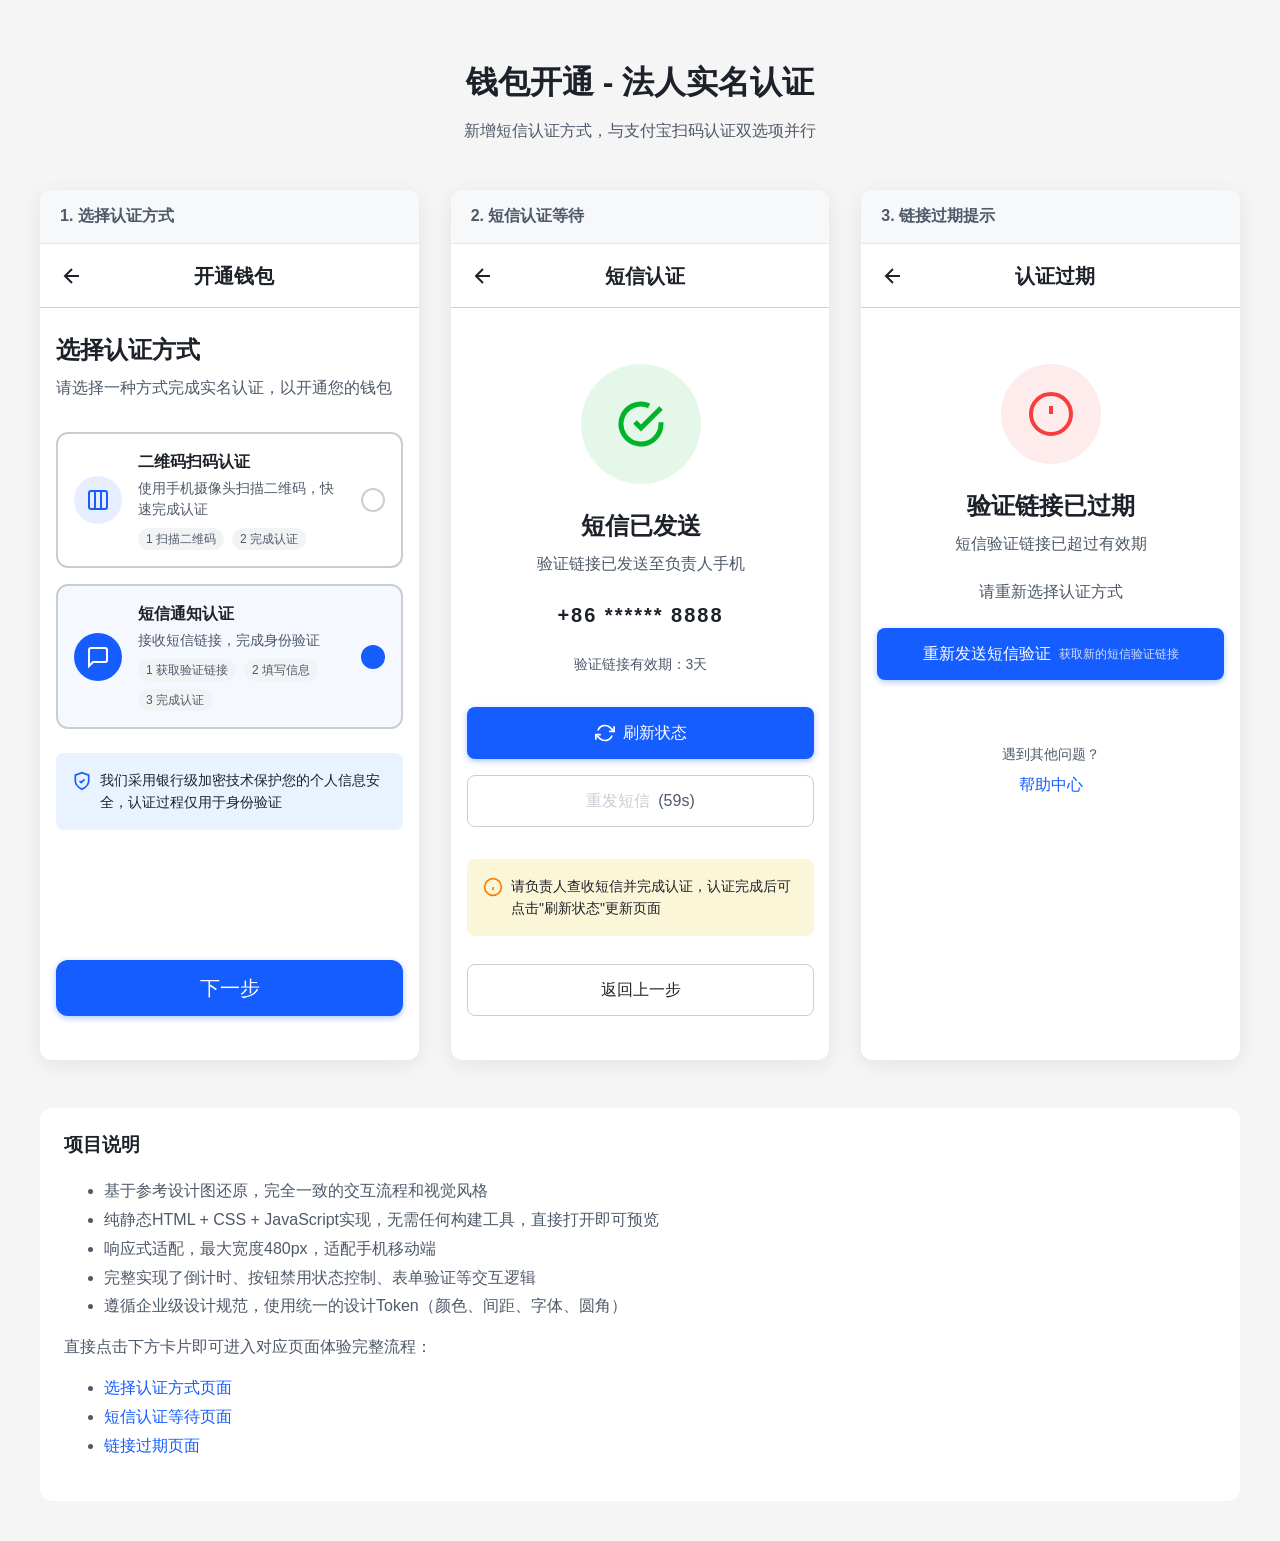
==== index.html @ dfcf6445 "Initial commit: 钱包开通短信认证UI原型" ====
<!DOCTYPE html>
<html lang="zh-CN">
<head>
    <meta charset="UTF-8">
    <meta name="viewport" content="width=device-width, initial-scale=1.0">
    <title>钱包开通 - 法人实名认证</title>
    <style>
        body {
            font-family: -apple-system, BlinkMacSystemFont, "Segoe UI", Roboto, sans-serif;
            max-width: 1200px;
            margin: 0 auto;
            padding: 40px 20px;
            background-color: #f5f5f5;
        }
        h1 {
            text-align: center;
            color: #1D2129;
            margin-bottom: 8px;
        }
        .subtitle {
            text-align: center;
            color: #4E5969;
            margin-bottom: 48px;
        }
        .demo-grid {
            display: grid;
            grid-template-columns: repeat(auto-fit, minmax(375px, 1fr));
            gap: 32px;
            margin-bottom: 48px;
        }
        .demo-card {
            background: white;
            border-radius: 12px;
            overflow: hidden;
            box-shadow: 0 4px 20px rgba(0, 0, 0, 0.08);
        }
        .demo-title {
            padding: 16px 20px;
            background-color: #f7f8fa;
            border-bottom: 1px solid #e5e6eb;
            font-weight: 600;
            color: #4E5969;
        }
        .demo-frame {
            width: 100%;
            height: 812px;
            border: none;
        }
        .info-box {
            background: white;
            border-radius: 12px;
            padding: 24px;
            margin-top: 32px;
        }
        .info-box h3 {
            margin-top: 0;
            color: #1D2129;
        }
        ul {
            line-height: 1.8;
            color: #4E5969;
        }
        a {
            color: #165DFF;
            text-decoration: none;
        }
        a:hover {
            text-decoration: underline;
        }
    </style>
</head>
<body>
    <h1>钱包开通 - 法人实名认证</h1>
    <p class="subtitle">新增短信认证方式，与支付宝扫码认证双选项并行</p>

    <div class="demo-grid">
        <div class="demo-card">
            <div class="demo-title">1. 选择认证方式</div>
            <iframe class="demo-frame" src="pages/index.html"></iframe>
        </div>
        <div class="demo-card">
            <div class="demo-title">2. 短信认证等待</div>
            <iframe class="demo-frame" src="pages/sms.html"></iframe>
        </div>
        <div class="demo-card">
            <div class="demo-title">3. 链接过期提示</div>
            <iframe class="demo-frame" src="pages/expired.html"></iframe>
        </div>
    </div>

    <div class="info-box">
        <h3>项目说明</h3>
        <ul>
            <li>基于参考设计图还原，完全一致的交互流程和视觉风格</li>
            <li>纯静态HTML + CSS + JavaScript实现，无需任何构建工具，直接打开即可预览</li>
            <li>响应式适配，最大宽度480px，适配手机移动端</li>
            <li>完整实现了倒计时、按钮禁用状态控制、表单验证等交互逻辑</li>
            <li>遵循企业级设计规范，使用统一的设计Token（颜色、间距、字体、圆角）</li>
        </ul>
        <p style="margin-top: 16px; color: #4E5969;">直接点击下方卡片即可进入对应页面体验完整流程：</p>
        <ul>
            <li><a href="pages/index.html" target="_blank">选择认证方式页面</a></li>
            <li><a href="pages/sms.html" target="_blank">短信认证等待页面</a></li>
            <li><a href="pages/expired.html" target="_blank">链接过期页面</a></li>
        </ul>
    </div>
</body>
</html>
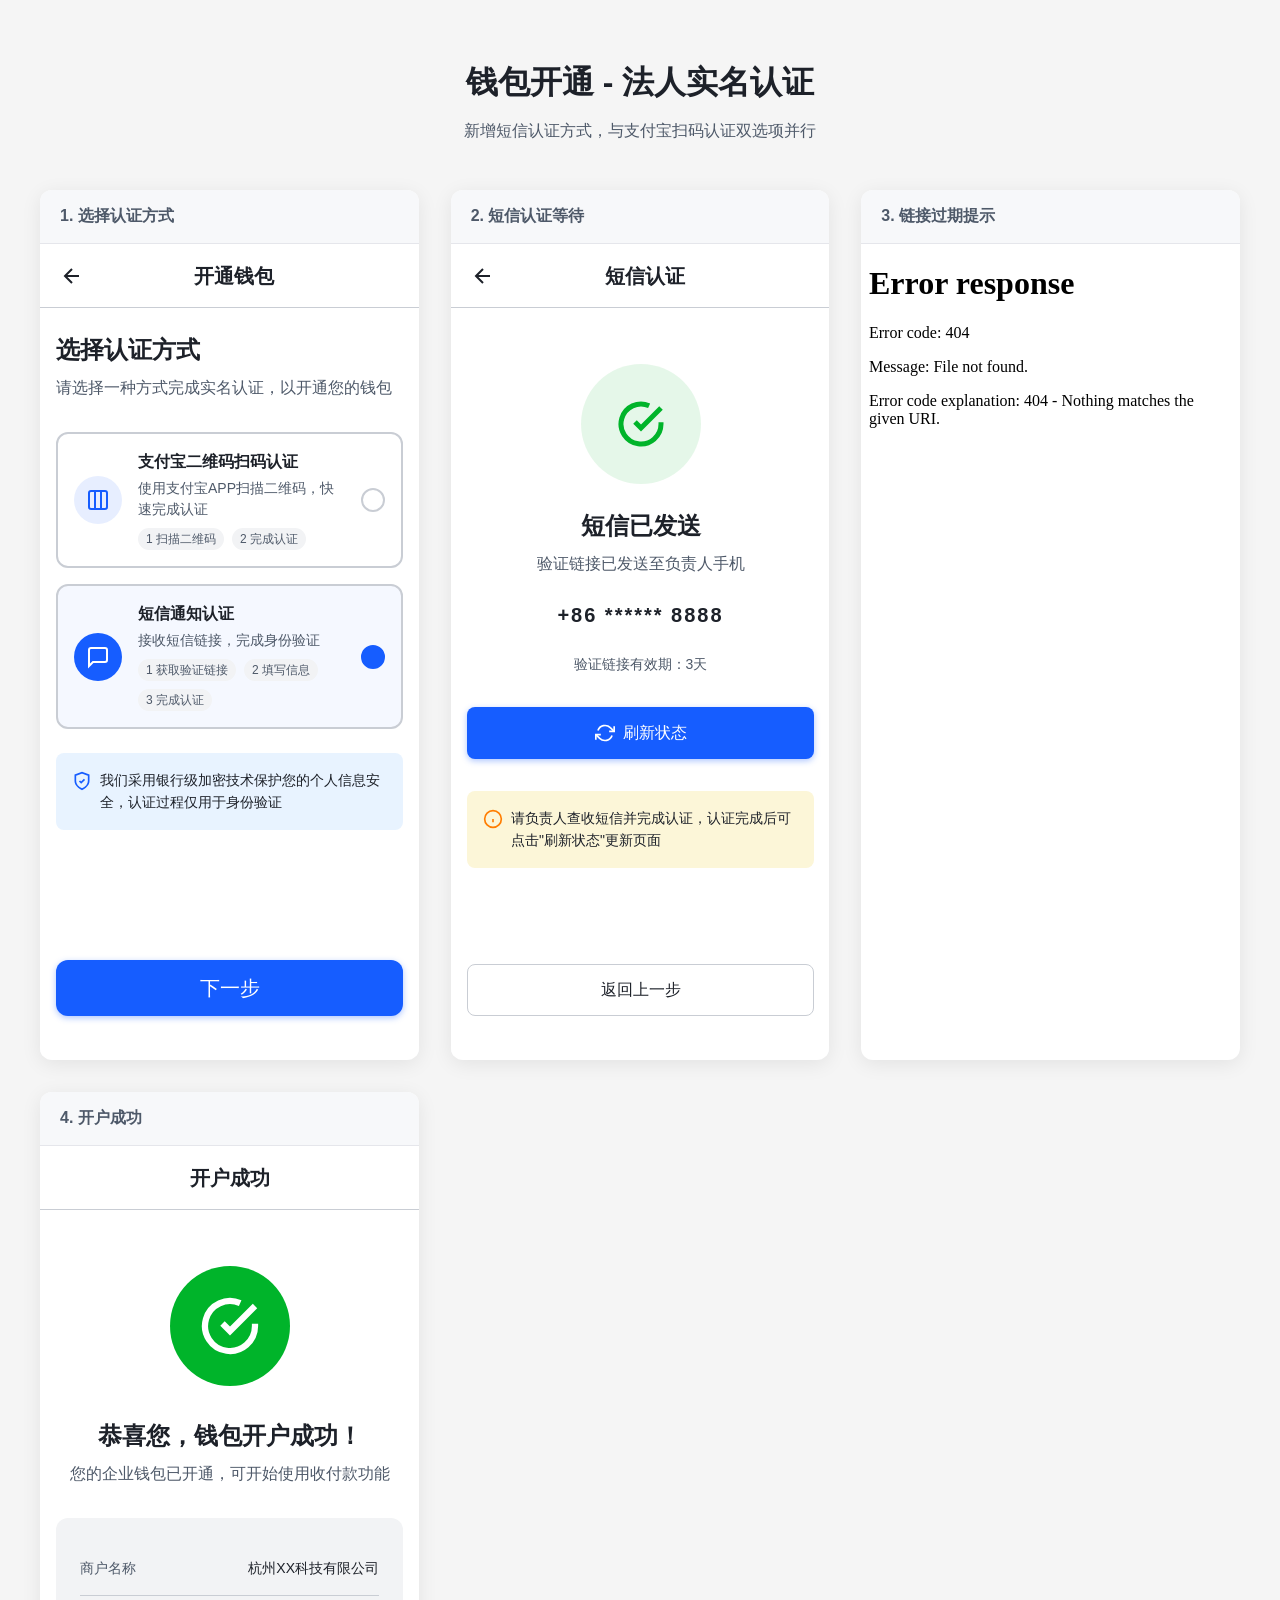
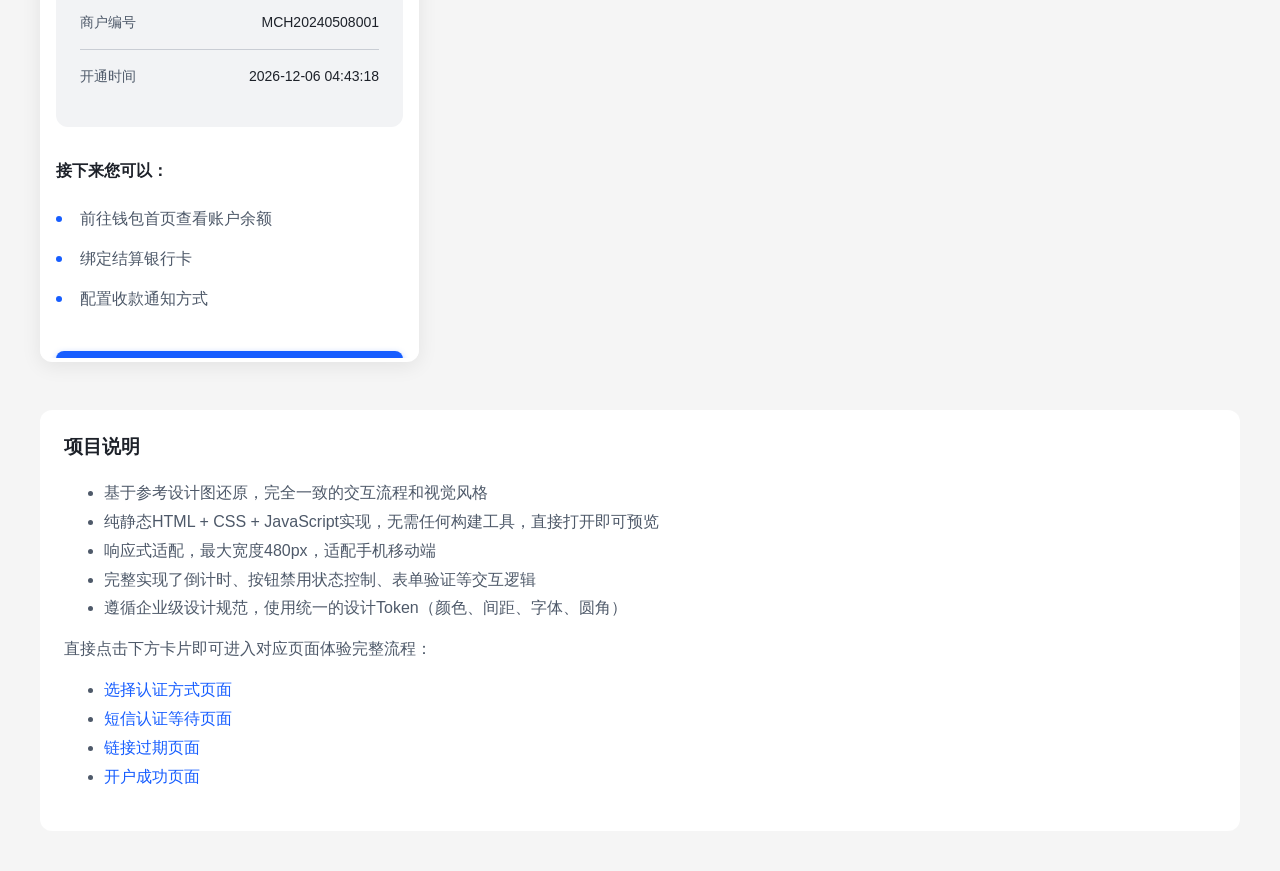
==== commit a1a14185: "更新：1. 二维码扫码认证改为支付宝二维码扫码认证 2. 重发短信按钮仅在链接失效时显示 3. 新增开户成功页面" ====
--- a/index.html
+++ b/index.html
@@ -86,6 +86,10 @@
             <div class="demo-title">3. 链接过期提示</div>
             <iframe class="demo-frame" src="pages/expired.html"></iframe>
         </div>
+        <div class="demo-card">
+            <div class="demo-title">4. 开户成功</div>
+            <iframe class="demo-frame" src="pages/success.html"></iframe>
+        </div>
     </div>
 
     <div class="info-box">
@@ -102,6 +106,7 @@
             <li><a href="pages/index.html" target="_blank">选择认证方式页面</a></li>
             <li><a href="pages/sms.html" target="_blank">短信认证等待页面</a></li>
             <li><a href="pages/expired.html" target="_blank">链接过期页面</a></li>
+            <li><a href="pages/success.html" target="_blank">开户成功页面</a></li>
         </ul>
     </div>
 </body>
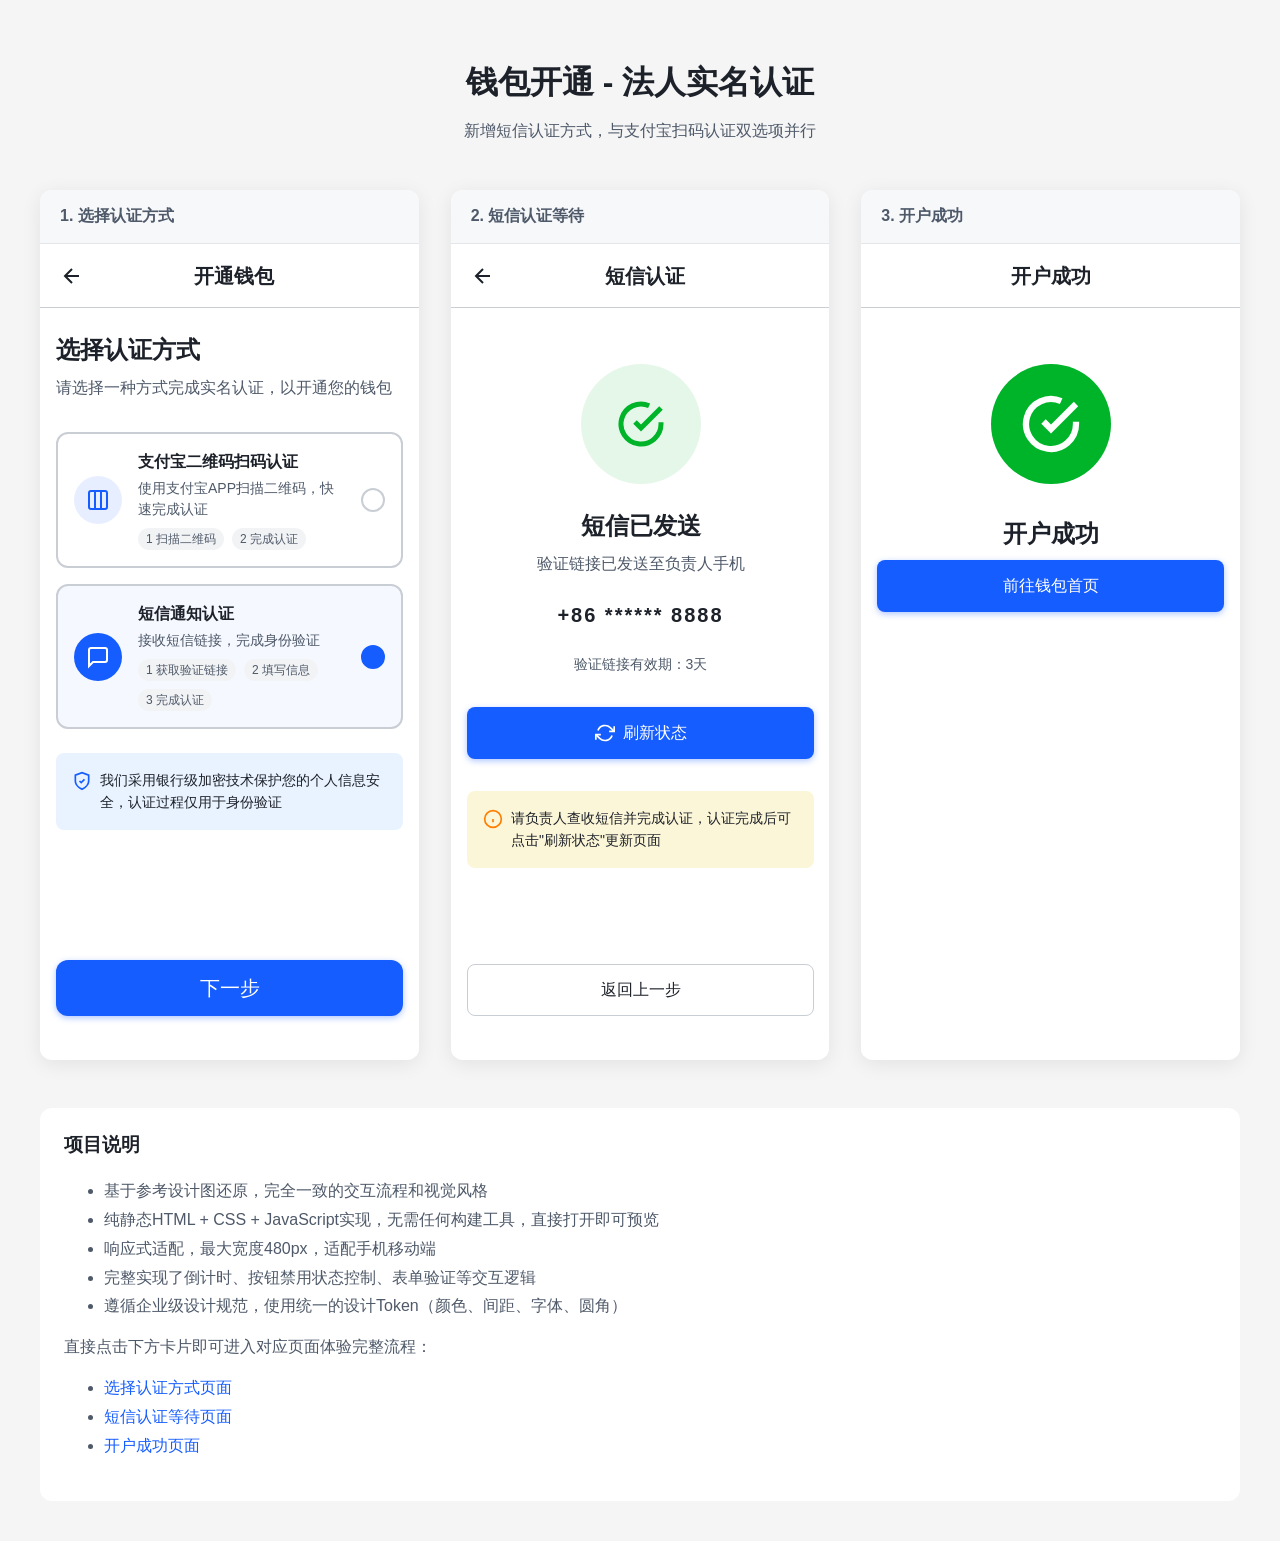
==== commit 47ebbb35: "移除：删除链接过期提示页面的引用" ====
--- a/index.html
+++ b/index.html
@@ -83,11 +83,7 @@
             <iframe class="demo-frame" src="pages/sms.html"></iframe>
         </div>
         <div class="demo-card">
-            <div class="demo-title">3. 链接过期提示</div>
-            <iframe class="demo-frame" src="pages/expired.html"></iframe>
-        </div>
-        <div class="demo-card">
-            <div class="demo-title">4. 开户成功</div>
+            <div class="demo-title">3. 开户成功</div>
             <iframe class="demo-frame" src="pages/success.html"></iframe>
         </div>
     </div>
@@ -105,7 +101,6 @@
         <ul>
             <li><a href="pages/index.html" target="_blank">选择认证方式页面</a></li>
             <li><a href="pages/sms.html" target="_blank">短信认证等待页面</a></li>
-            <li><a href="pages/expired.html" target="_blank">链接过期页面</a></li>
             <li><a href="pages/success.html" target="_blank">开户成功页面</a></li>
         </ul>
     </div>
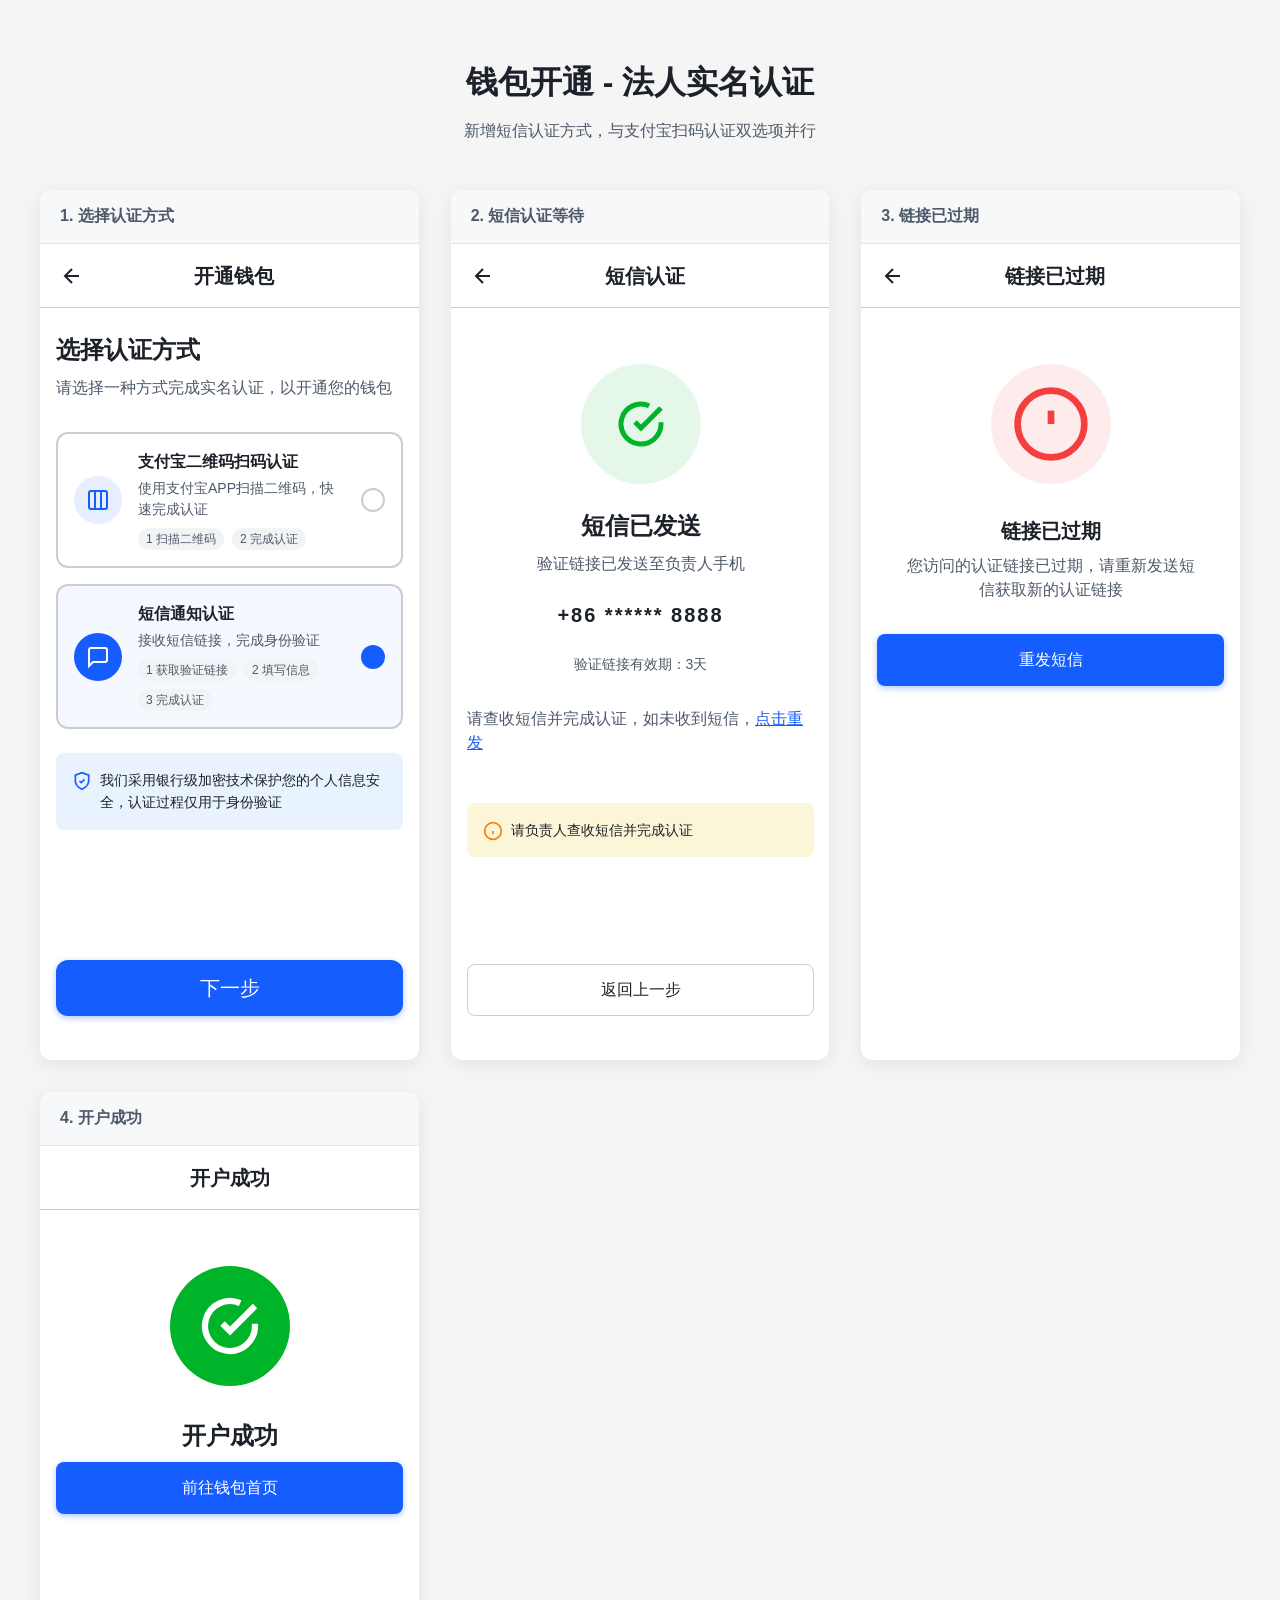
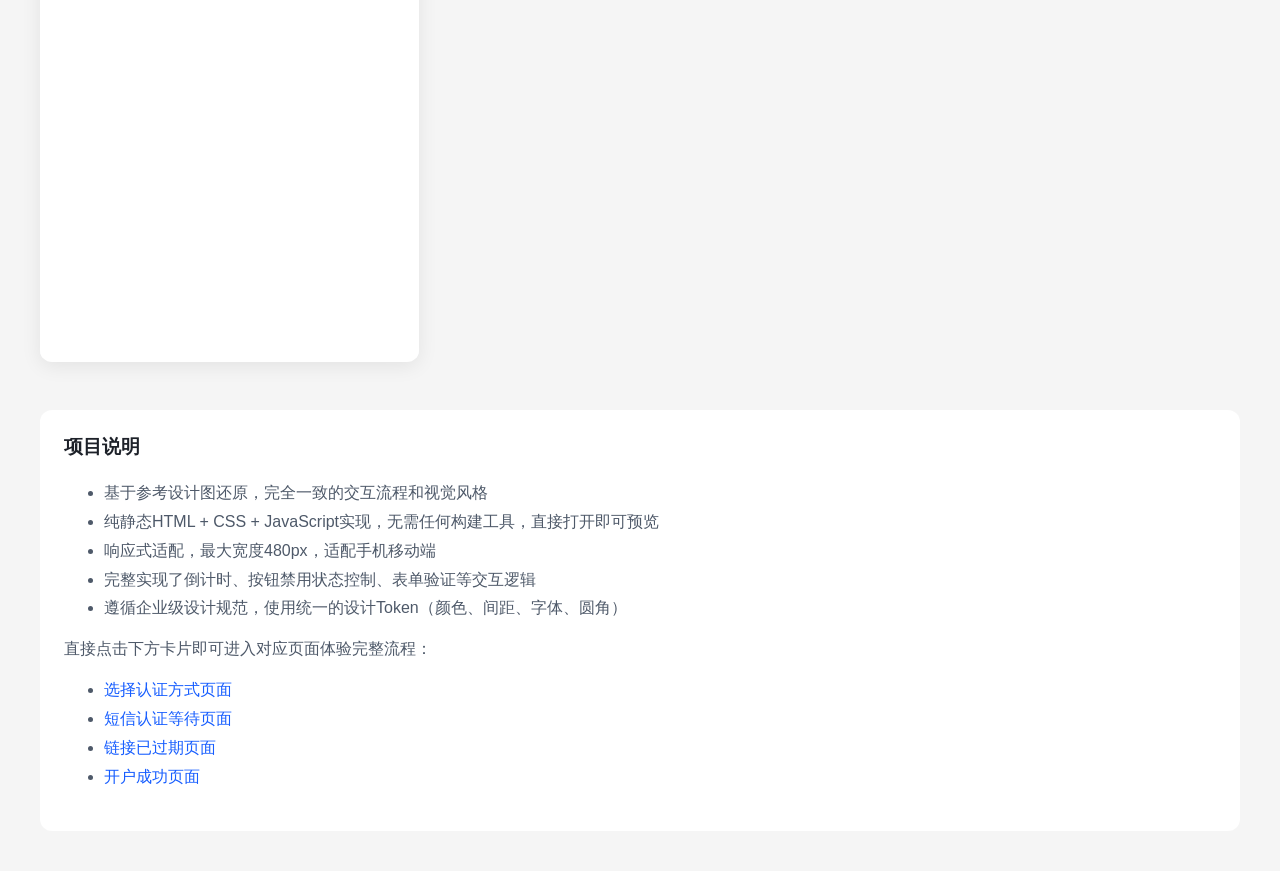
==== commit e1137a4d: "更新：1. 新增链接已过期页面 2. 移除刷新状态按钮 3. 短信页面5秒后自动跳转过期页面" ====
--- a/index.html
+++ b/index.html
@@ -83,7 +83,11 @@
             <iframe class="demo-frame" src="pages/sms.html"></iframe>
         </div>
         <div class="demo-card">
-            <div class="demo-title">3. 开户成功</div>
+            <div class="demo-title">3. 链接已过期</div>
+            <iframe class="demo-frame" src="pages/expired.html"></iframe>
+        </div>
+        <div class="demo-card">
+            <div class="demo-title">4. 开户成功</div>
             <iframe class="demo-frame" src="pages/success.html"></iframe>
         </div>
     </div>
@@ -101,6 +105,7 @@
         <ul>
             <li><a href="pages/index.html" target="_blank">选择认证方式页面</a></li>
             <li><a href="pages/sms.html" target="_blank">短信认证等待页面</a></li>
+            <li><a href="pages/expired.html" target="_blank">链接已过期页面</a></li>
             <li><a href="pages/success.html" target="_blank">开户成功页面</a></li>
         </ul>
     </div>
